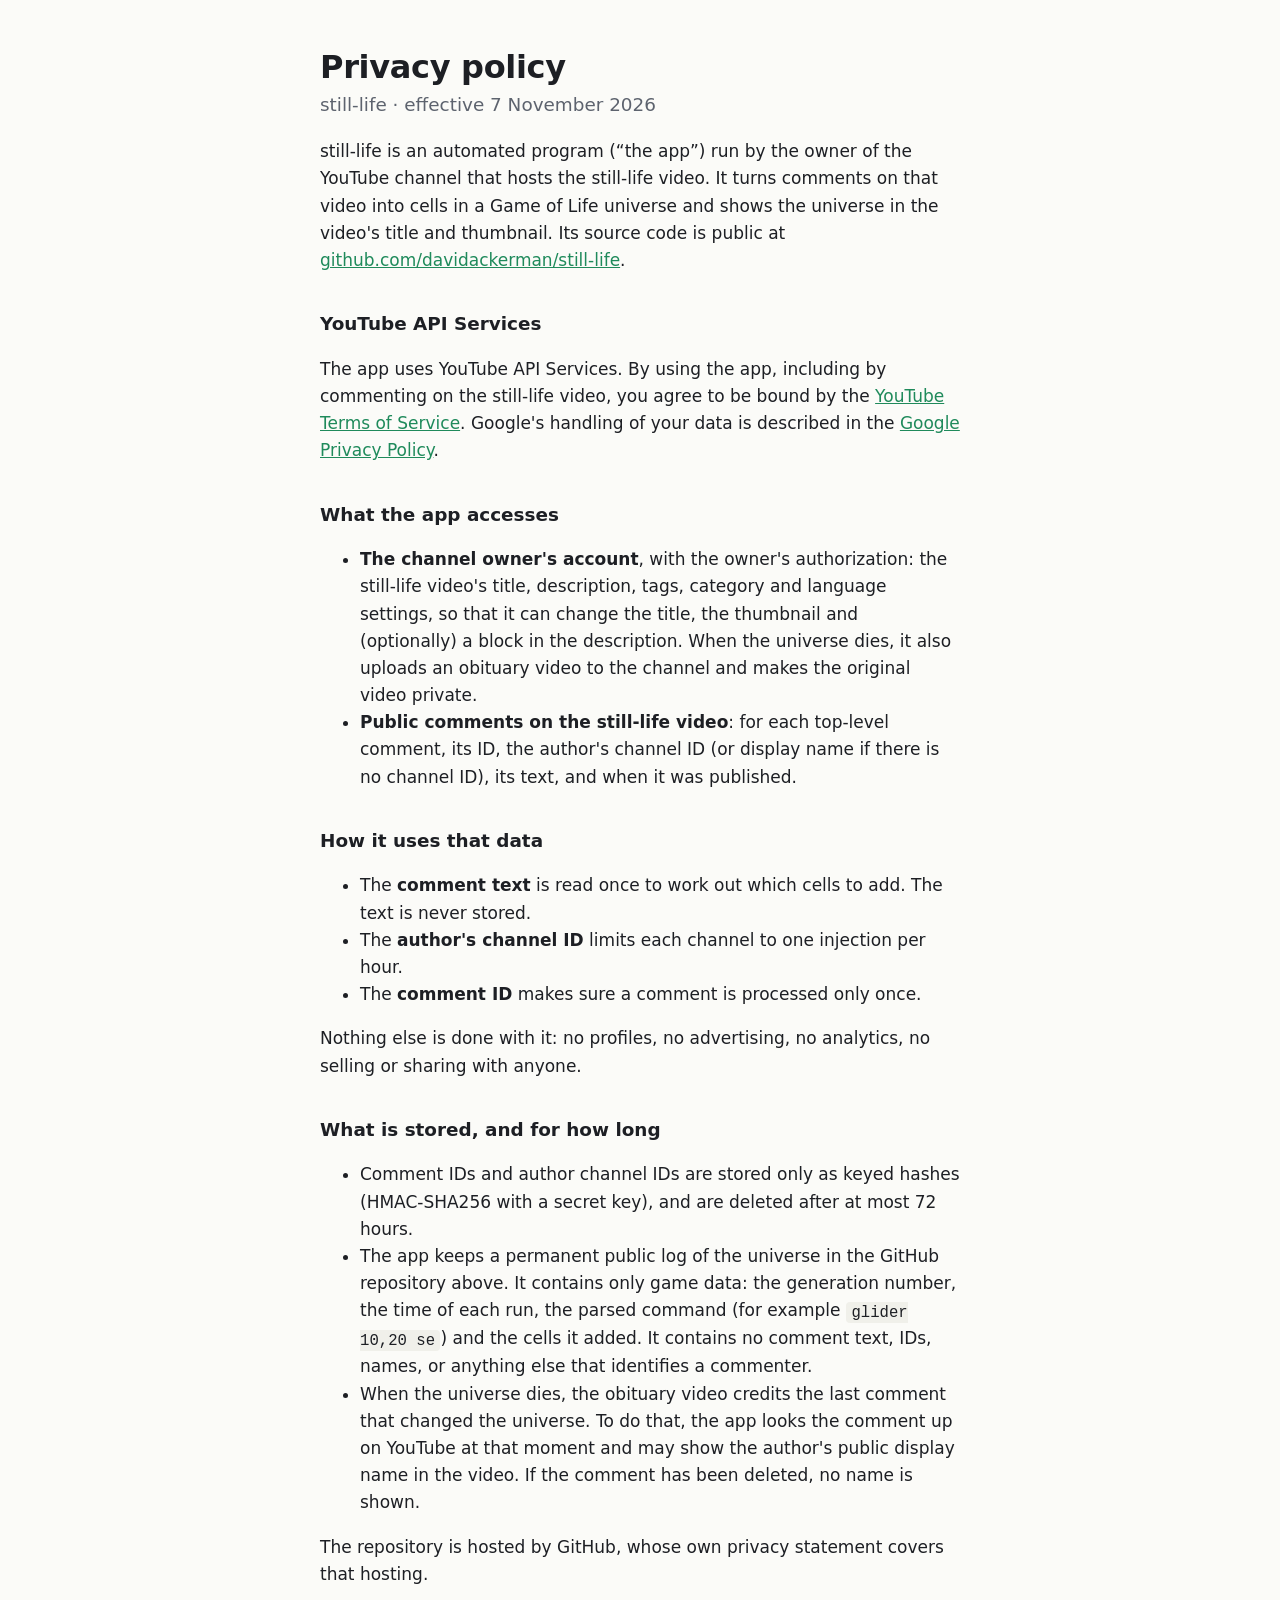
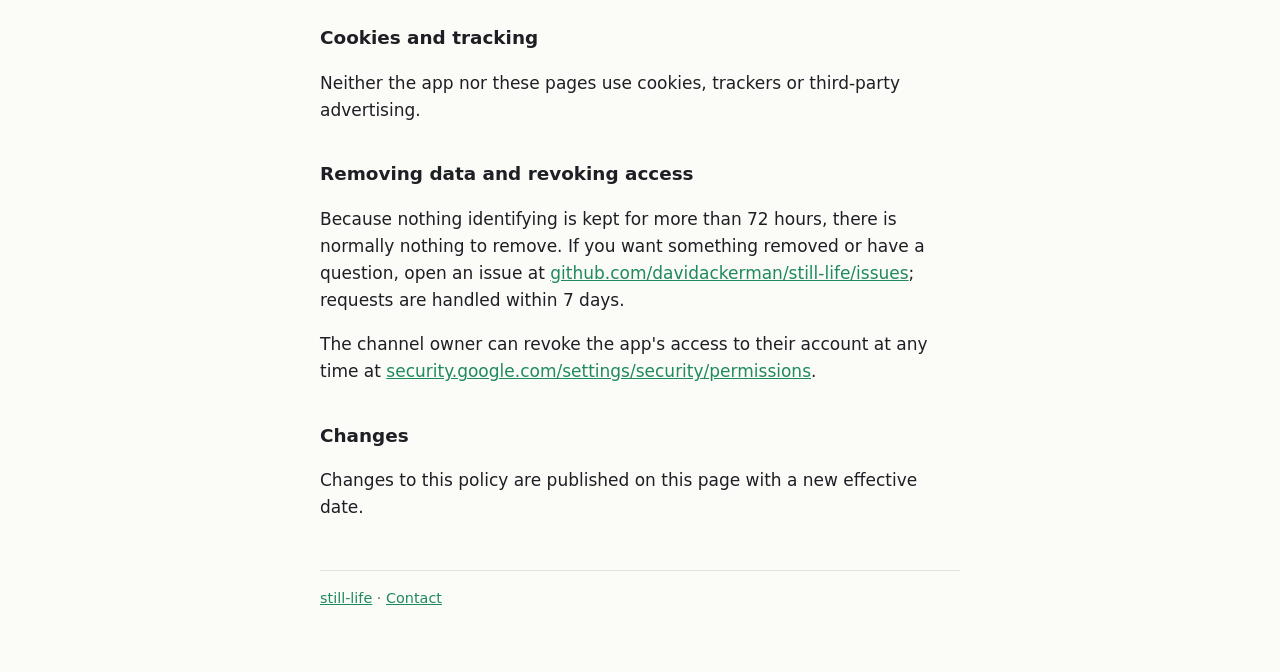
==== docs/privacy.html @ 1d769349 "Step 3: YouTube client, scheduled tick, hash-chained log, replay - youtube.py: comment paging (newes" ====
<!doctype html>
<html lang="en">
<head>
<meta charset="utf-8">
<meta name="viewport" content="width=device-width, initial-scale=1">
<title>still-life privacy policy</title>
<link rel="stylesheet" href="style.css">
</head>
<body>
<main>
<h1>Privacy policy</h1>
<p class="lede">still-life · effective 7 November 2026</p>

<p>still-life is an automated program (“the app”) run by the owner of the YouTube channel that hosts the still-life video. It turns comments on that video into cells in a Game of Life universe and shows the universe in the video's title and thumbnail. Its source code is public at <a href="https://github.com/davidackerman/still-life">github.com/davidackerman/still-life</a>.</p>

<h2>YouTube API Services</h2>
<p>The app uses YouTube API Services. By using the app, including by commenting on the still-life video, you agree to be bound by the <a href="https://www.youtube.com/t/terms">YouTube Terms of Service</a>. Google's handling of your data is described in the <a href="http://www.google.com/policies/privacy">Google Privacy Policy</a>.</p>

<h2>What the app accesses</h2>
<ul>
<li><strong>The channel owner's account</strong>, with the owner's authorization: the still-life video's title, description, tags, category and language settings, so that it can change the title, the thumbnail and (optionally) a block in the description. When the universe dies, it also uploads an obituary video to the channel and makes the original video private.</li>
<li><strong>Public comments on the still-life video</strong>: for each top-level comment, its ID, the author's channel ID (or display name if there is no channel ID), its text, and when it was published.</li>
</ul>

<h2>How it uses that data</h2>
<ul>
<li>The <strong>comment text</strong> is read once to work out which cells to add. The text is never stored.</li>
<li>The <strong>author's channel ID</strong> limits each channel to one injection per hour.</li>
<li>The <strong>comment ID</strong> makes sure a comment is processed only once.</li>
</ul>
<p>Nothing else is done with it: no profiles, no advertising, no analytics, no selling or sharing with anyone.</p>

<h2>What is stored, and for how long</h2>
<ul>
<li>Comment IDs and author channel IDs are stored only as keyed hashes (HMAC-SHA256 with a secret key), and are deleted after at most 72 hours.</li>
<li>The app keeps a permanent public log of the universe in the GitHub repository above. It contains only game data: the generation number, the time of each run, the parsed command (for example <code>glider 10,20 se</code>) and the cells it added. It contains no comment text, IDs, names, or anything else that identifies a commenter.</li>
<li>When the universe dies, the obituary video credits the last comment that changed the universe. To do that, the app looks the comment up on YouTube at that moment and may show the author's public display name in the video. If the comment has been deleted, no name is shown.</li>
</ul>
<p>The repository is hosted by GitHub, whose own privacy statement covers that hosting.</p>

<h2>Cookies and tracking</h2>
<p>Neither the app nor these pages use cookies, trackers or third-party advertising.</p>

<h2>Removing data and revoking access</h2>
<p>Because nothing identifying is kept for more than 72 hours, there is normally nothing to remove. If you want something removed or have a question, open an issue at <a href="https://github.com/davidackerman/still-life/issues">github.com/davidackerman/still-life/issues</a>; requests are handled within 7 days.</p>
<p>The channel owner can revoke the app's access to their account at any time at <a href="https://security.google.com/settings/security/permissions">security.google.com/settings/security/permissions</a>.</p>

<h2>Changes</h2>
<p>Changes to this policy are published on this page with a new effective date.</p>

<footer><a href="index.html">still-life</a> · <a href="https://github.com/davidackerman/still-life/issues">Contact</a></footer>
</main>
</body>
</html>
---- docs/style.css ----
:root { --bg: #fbfbf8; --fg: #1d1f24; --muted: #5d636e; --accent: #1f8a5b; --rule: #e3e3dc; --code: #f0f0ea; }
@media (prefers-color-scheme: dark) {
  :root { --bg: #0d0f13; --fg: #e8e9ec; --muted: #9aa0ab; --accent: #78e6a0; --rule: #23262d; --code: #181b21; }
}
* { box-sizing: border-box; }
body { margin: 0; background: var(--bg); color: var(--fg); font: 17px/1.6 system-ui, -apple-system, "Segoe UI", sans-serif; }
main { max-width: 42rem; margin: 0 auto; padding: 3rem 1rem 4rem; }
h1 { font-size: 2rem; line-height: 1.2; margin: 0 0 .25rem; letter-spacing: -.01em; }
h2 { font-size: 1.15rem; margin: 2.2rem 0 .5rem; }
p, li { color: var(--fg); }
.lede { font-size: 1.15rem; color: var(--muted); margin-top: 0; }
.pitch { font-style: italic; color: var(--accent); }
a { color: var(--accent); }
code { background: var(--code); padding: .1em .35em; border-radius: 4px; font-size: .92em; }
table { border-collapse: collapse; width: 100%; font-size: .95rem; }
td { border-top: 1px solid var(--rule); padding: .45rem .5rem .45rem 0; vertical-align: top; }
footer { margin-top: 3rem; padding-top: 1rem; border-top: 1px solid var(--rule); color: var(--muted); font-size: .9rem; }
.grid { font-family: ui-monospace, Menlo, monospace; color: var(--accent); letter-spacing: .1em; line-height: 1.1; margin: 0 0 1.5rem; }
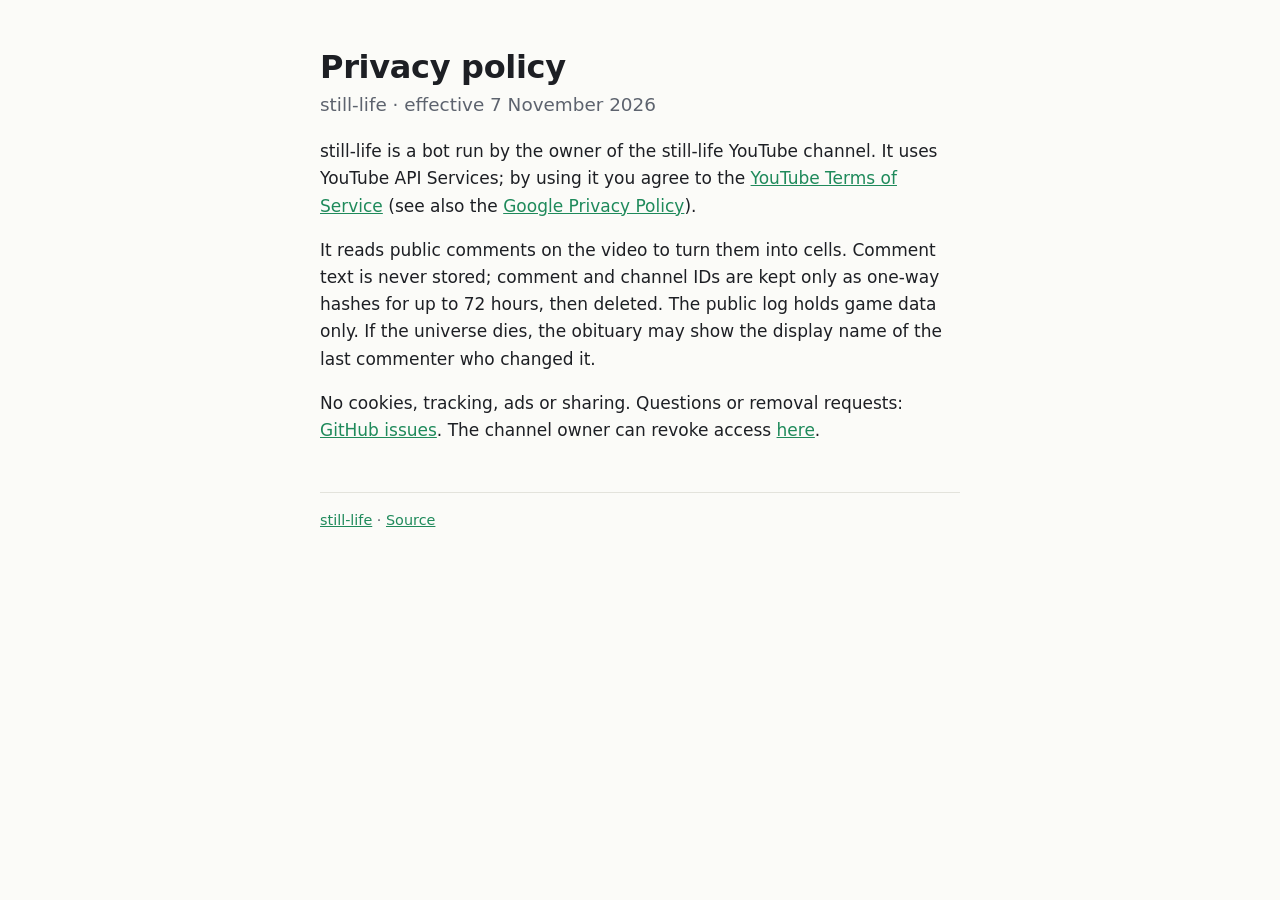
==== commit 73bde768: "Shorten the privacy policy to the essentials Co-Authored-By: Claude Opus 5.5 <noreply@anthropic.com>" ====
--- a/docs/privacy.html
+++ b/docs/privacy.html
@@ -11,44 +11,13 @@
 <h1>Privacy policy</h1>
 <p class="lede">still-life · effective 7 November 2026</p>
 
-<p>still-life is an automated program (“the app”) run by the owner of the YouTube channel that hosts the still-life video. It turns comments on that video into cells in a Game of Life universe and shows the universe in the video's title and thumbnail. Its source code is public at <a href="https://github.com/davidackerman/still-life">github.com/davidackerman/still-life</a>.</p>
+<p>still-life is a bot run by the owner of the still-life YouTube channel. It uses YouTube API Services; by using it you agree to the <a href="https://www.youtube.com/t/terms">YouTube Terms of Service</a> (see also the <a href="http://www.google.com/policies/privacy">Google Privacy Policy</a>).</p>
 
-<h2>YouTube API Services</h2>
-<p>The app uses YouTube API Services. By using the app, including by commenting on the still-life video, you agree to be bound by the <a href="https://www.youtube.com/t/terms">YouTube Terms of Service</a>. Google's handling of your data is described in the <a href="http://www.google.com/policies/privacy">Google Privacy Policy</a>.</p>
+<p>It reads public comments on the video to turn them into cells. Comment text is never stored; comment and channel IDs are kept only as one-way hashes for up to 72 hours, then deleted. The public log holds game data only. If the universe dies, the obituary may show the display name of the last commenter who changed it.</p>
 
-<h2>What the app accesses</h2>
-<ul>
-<li><strong>The channel owner's account</strong>, with the owner's authorization: the still-life video's title, description, tags, category and language settings, so that it can change the title, the thumbnail and (optionally) a block in the description. When the universe dies, it also uploads an obituary video to the channel and makes the original video private.</li>
-<li><strong>Public comments on the still-life video</strong>: for each top-level comment, its ID, the author's channel ID (or display name if there is no channel ID), its text, and when it was published.</li>
-</ul>
+<p>No cookies, tracking, ads or sharing. Questions or removal requests: <a href="https://github.com/davidackerman/still-life/issues">GitHub issues</a>. The channel owner can revoke access <a href="https://security.google.com/settings/security/permissions">here</a>.</p>
 
-<h2>How it uses that data</h2>
-<ul>
-<li>The <strong>comment text</strong> is read once to work out which cells to add. The text is never stored.</li>
-<li>The <strong>author's channel ID</strong> limits each channel to one injection per hour.</li>
-<li>The <strong>comment ID</strong> makes sure a comment is processed only once.</li>
-</ul>
-<p>Nothing else is done with it: no profiles, no advertising, no analytics, no selling or sharing with anyone.</p>
-
-<h2>What is stored, and for how long</h2>
-<ul>
-<li>Comment IDs and author channel IDs are stored only as keyed hashes (HMAC-SHA256 with a secret key), and are deleted after at most 72 hours.</li>
-<li>The app keeps a permanent public log of the universe in the GitHub repository above. It contains only game data: the generation number, the time of each run, the parsed command (for example <code>glider 10,20 se</code>) and the cells it added. It contains no comment text, IDs, names, or anything else that identifies a commenter.</li>
-<li>When the universe dies, the obituary video credits the last comment that changed the universe. To do that, the app looks the comment up on YouTube at that moment and may show the author's public display name in the video. If the comment has been deleted, no name is shown.</li>
-</ul>
-<p>The repository is hosted by GitHub, whose own privacy statement covers that hosting.</p>
-
-<h2>Cookies and tracking</h2>
-<p>Neither the app nor these pages use cookies, trackers or third-party advertising.</p>
-
-<h2>Removing data and revoking access</h2>
-<p>Because nothing identifying is kept for more than 72 hours, there is normally nothing to remove. If you want something removed or have a question, open an issue at <a href="https://github.com/davidackerman/still-life/issues">github.com/davidackerman/still-life/issues</a>; requests are handled within 7 days.</p>
-<p>The channel owner can revoke the app's access to their account at any time at <a href="https://security.google.com/settings/security/permissions">security.google.com/settings/security/permissions</a>.</p>
-
-<h2>Changes</h2>
-<p>Changes to this policy are published on this page with a new effective date.</p>
-
-<footer><a href="index.html">still-life</a> · <a href="https://github.com/davidackerman/still-life/issues">Contact</a></footer>
+<footer><a href="index.html">still-life</a> · <a href="https://github.com/davidackerman/still-life">Source</a></footer>
 </main>
 </body>
 </html>
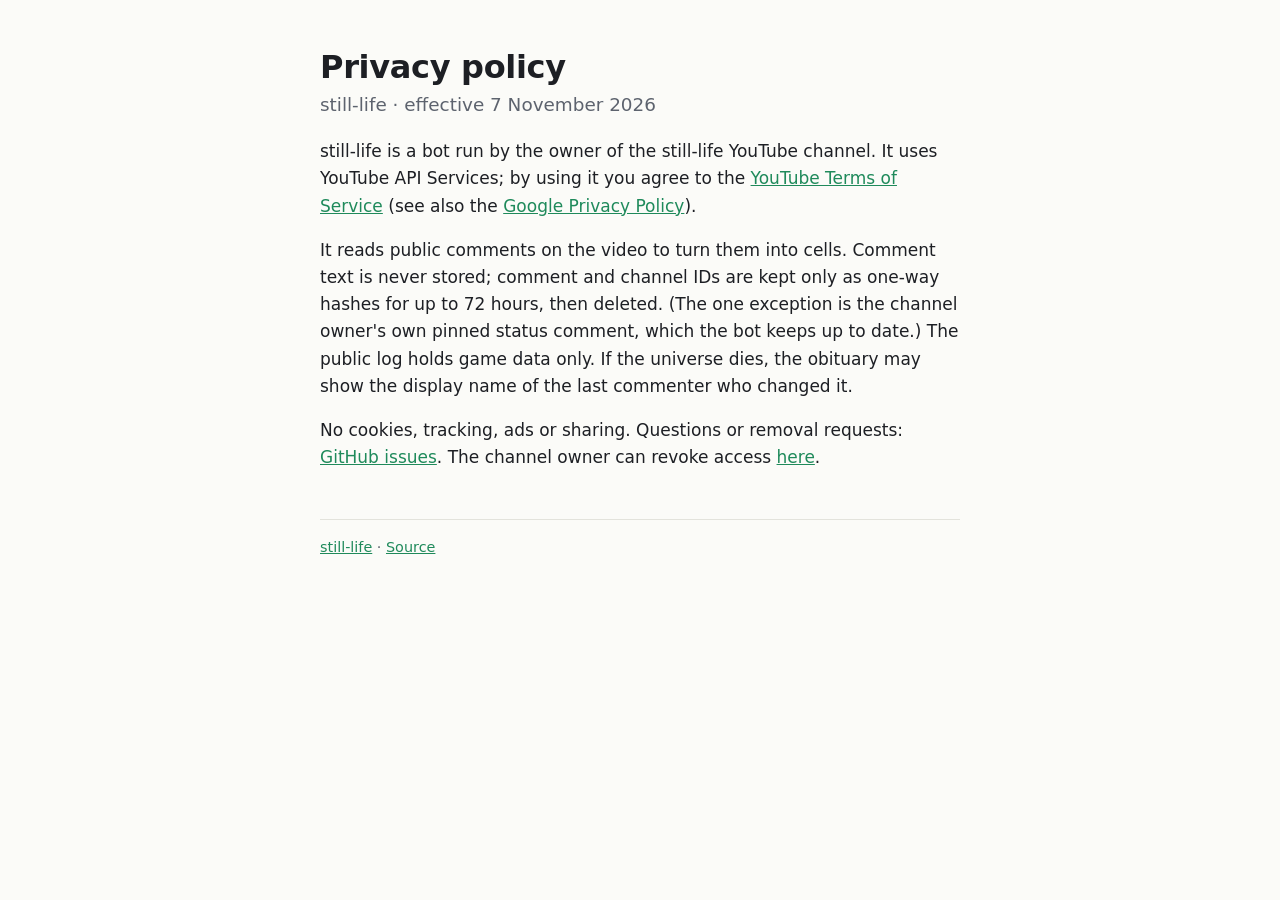
==== commit 9527f173: "Self-updating pinned status comment The owner posts and pins a comment containing "Latest changes to" ====
--- a/docs/privacy.html
+++ b/docs/privacy.html
@@ -13,7 +13,7 @@
 
 <p>still-life is a bot run by the owner of the still-life YouTube channel. It uses YouTube API Services; by using it you agree to the <a href="https://www.youtube.com/t/terms">YouTube Terms of Service</a> (see also the <a href="http://www.google.com/policies/privacy">Google Privacy Policy</a>).</p>
 
-<p>It reads public comments on the video to turn them into cells. Comment text is never stored; comment and channel IDs are kept only as one-way hashes for up to 72 hours, then deleted. The public log holds game data only. If the universe dies, the obituary may show the display name of the last commenter who changed it.</p>
+<p>It reads public comments on the video to turn them into cells. Comment text is never stored; comment and channel IDs are kept only as one-way hashes for up to 72 hours, then deleted. (The one exception is the channel owner's own pinned status comment, which the bot keeps up to date.) The public log holds game data only. If the universe dies, the obituary may show the display name of the last commenter who changed it.</p>
 
 <p>No cookies, tracking, ads or sharing. Questions or removal requests: <a href="https://github.com/davidackerman/still-life/issues">GitHub issues</a>. The channel owner can revoke access <a href="https://security.google.com/settings/security/permissions">here</a>.</p>
 
--- a/docs/style.css
+++ b/docs/style.css
@@ -1,6 +1,8 @@
-:root { --bg: #fbfbf8; --fg: #1d1f24; --muted: #5d636e; --accent: #1f8a5b; --rule: #e3e3dc; --code: #f0f0ea; }
+:root { --bg: #fbfbf8; --fg: #1d1f24; --muted: #5d636e; --accent: #1f8a5b; --rule: #e3e3dc; --code: #f0f0ea;
+        --ALIVE: #1f8a5b; --FLATLINING: #c0392b; --CONTESTED: #a8700a; --DIED: #6b6e78; }
 @media (prefers-color-scheme: dark) {
-  :root { --bg: #0d0f13; --fg: #e8e9ec; --muted: #9aa0ab; --accent: #78e6a0; --rule: #23262d; --code: #181b21; }
+  :root { --bg: #0d0f13; --fg: #e8e9ec; --muted: #9aa0ab; --accent: #78e6a0; --rule: #23262d; --code: #181b21;
+          --ALIVE: #78e6a0; --FLATLINING: #f05a5a; --CONTESTED: #fac850; --DIED: #9a9aa7; }
 }
 * { box-sizing: border-box; }
 body { margin: 0; background: var(--bg); color: var(--fg); font: 17px/1.6 system-ui, -apple-system, "Segoe UI", sans-serif; }
@@ -16,3 +18,36 @@
 td { border-top: 1px solid var(--rule); padding: .45rem .5rem .45rem 0; vertical-align: top; }
 footer { margin-top: 3rem; padding-top: 1rem; border-top: 1px solid var(--rule); color: var(--muted); font-size: .9rem; }
 .grid { font-family: ui-monospace, Menlo, monospace; color: var(--accent); letter-spacing: .1em; line-height: 1.1; margin: 0 0 1.5rem; }
+
+/* live page */
+main.wide { max-width: 68rem; }
+.narrow { max-width: 42rem; margin: 0 auto; }
+.live { margin: 1.5rem 0 2.5rem; }
+.live canvas { display: block; width: 100%; height: auto; border-radius: 8px; background: #0a0c10; }
+.statusbar { display: flex; justify-content: space-between; align-items: baseline; gap: 1rem; margin-bottom: .5rem; }
+.phase { font-weight: 700; font-size: 1.6rem; letter-spacing: .02em; }
+.gen { color: var(--muted); font-variant-numeric: tabular-nums; }
+.meta { display: flex; justify-content: space-between; gap: 1rem; color: var(--muted); font-size: .85rem; margin-top: .4rem; font-variant-numeric: tabular-nums; }
+.forecast { font-size: 1.05rem; margin-top: 1rem; }
+.button { display: inline-block; padding: .6rem 1rem; border-radius: 8px; background: var(--accent); color: var(--bg); text-decoration: none; font-weight: 600; }
+@media (max-width: 40rem) { .meta { flex-direction: column; gap: .1rem; } .phase { font-size: 1.3rem; } }
+
+/* scrubber + history */
+.scrub { display: flex; align-items: center; gap: .6rem; margin-top: .7rem; }
+.track { position: relative; flex: 1; height: 2.2rem; }
+.track input[type=range] { position: absolute; left: 0; right: 0; bottom: 0; width: 100%; margin: 0; accent-color: var(--accent); }
+.marks { position: absolute; left: 8px; right: 8px; top: 0; height: 1rem; }
+.mark { position: absolute; top: 0; width: 6px; height: 1rem; margin-left: -3px; padding: 0; border: 0; border-radius: 2px; cursor: pointer; background: var(--muted); }
+.mark.comment { background: var(--fg); height: .7rem; top: .3rem; }
+.mark.FLATLINING { background: var(--FLATLINING); }
+.mark.CONTESTED { background: var(--CONTESTED); }
+.mark.ALIVE { background: var(--ALIVE); }
+.mark.DIED { background: var(--DIED); }
+.iconbtn, .livebtn { border: 1px solid var(--rule); background: transparent; color: var(--fg); border-radius: 6px; padding: .3rem .6rem; font: inherit; font-size: .85rem; cursor: pointer; min-width: 2.4rem; }
+.livebtn { font-weight: 700; letter-spacing: .04em; color: var(--muted); }
+.livebtn.on { color: var(--FLATLINING); border-color: var(--FLATLINING); }
+.history { margin-top: 1.2rem; }
+.history summary { cursor: pointer; color: var(--muted); }
+.events { margin: .6rem 0 0; padding-left: 1.2rem; max-height: 14rem; overflow-y: auto; font-size: .92rem; }
+.events li { margin: .2rem 0; }
+.events a { color: var(--accent); text-decoration: none; font-variant-numeric: tabular-nums; }
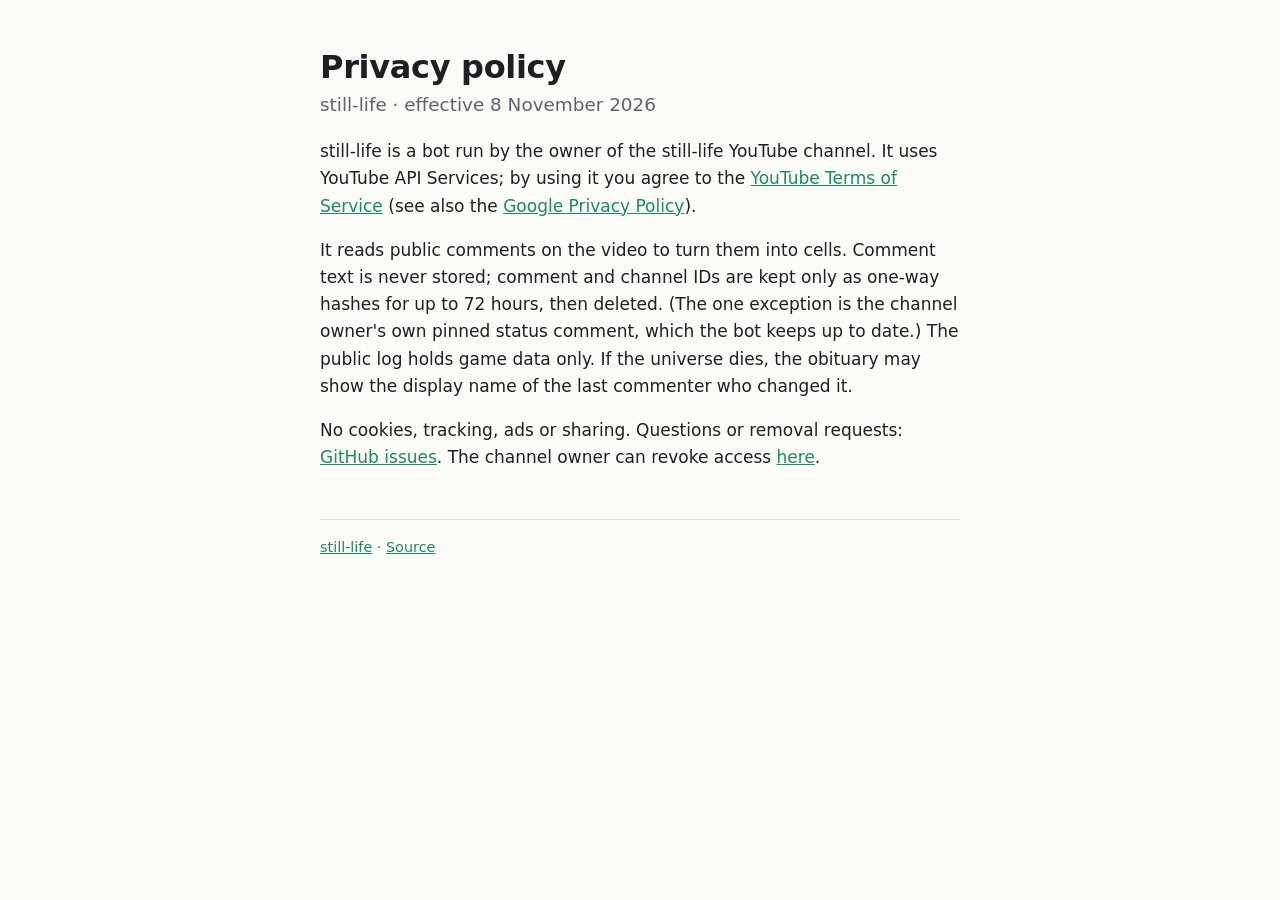
==== commit 5176ce6b: "Privacy policy: new effective date for the pinned-comment note Co-Authored-By: Claude Opus 5.5 <nore" ====
--- a/docs/privacy.html
+++ b/docs/privacy.html
@@ -9,7 +9,7 @@
 <body>
 <main>
 <h1>Privacy policy</h1>
-<p class="lede">still-life · effective 7 November 2026</p>
+<p class="lede">still-life · effective 8 November 2026</p>
 
 <p>still-life is a bot run by the owner of the still-life YouTube channel. It uses YouTube API Services; by using it you agree to the <a href="https://www.youtube.com/t/terms">YouTube Terms of Service</a> (see also the <a href="http://www.google.com/policies/privacy">Google Privacy Policy</a>).</p>
 
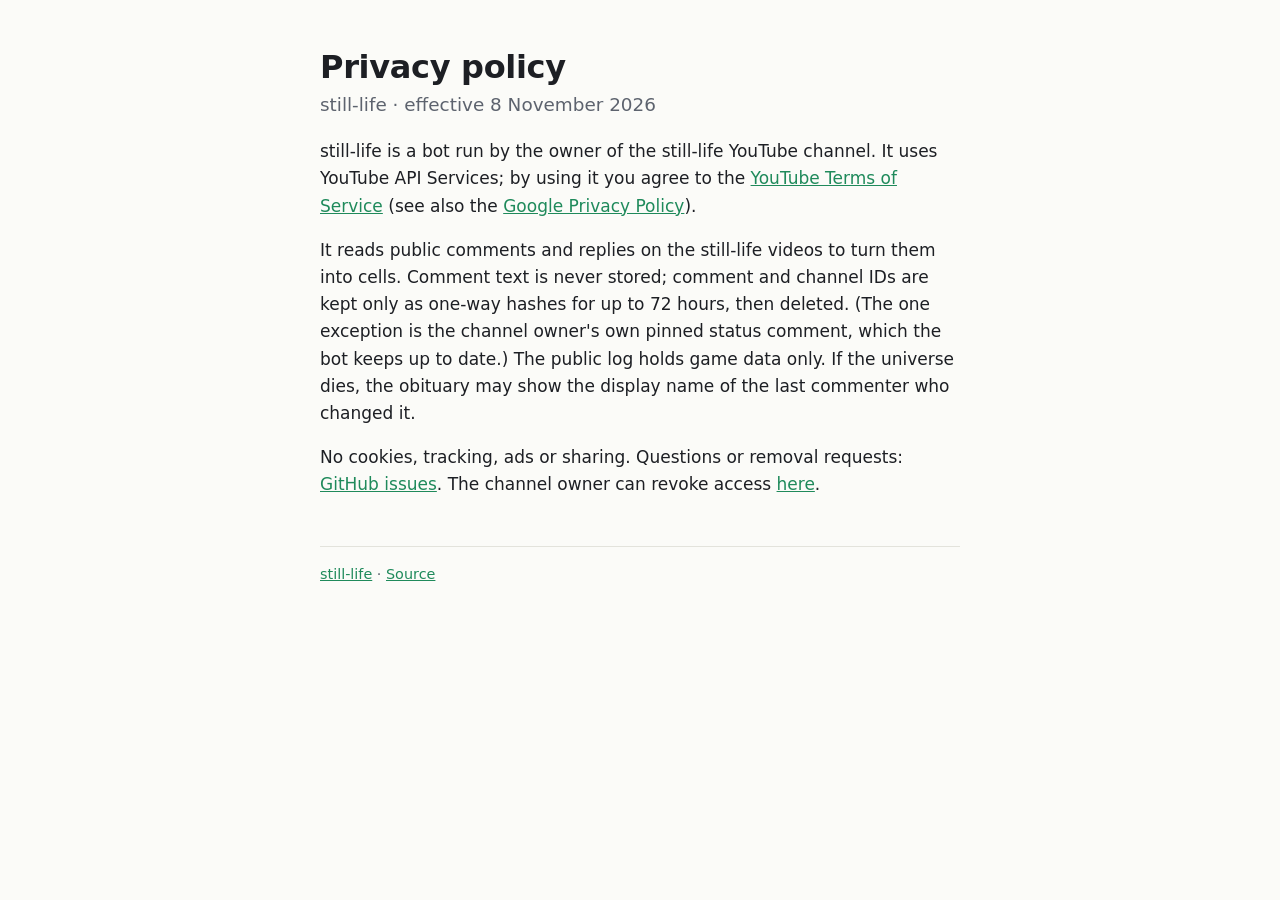
==== commit 225dfb29: "Replies play like comments; comments on extra videos (a Short) feed the same universe - commentThrea" ====
--- a/docs/privacy.html
+++ b/docs/privacy.html
@@ -13,7 +13,7 @@
 
 <p>still-life is a bot run by the owner of the still-life YouTube channel. It uses YouTube API Services; by using it you agree to the <a href="https://www.youtube.com/t/terms">YouTube Terms of Service</a> (see also the <a href="http://www.google.com/policies/privacy">Google Privacy Policy</a>).</p>
 
-<p>It reads public comments on the video to turn them into cells. Comment text is never stored; comment and channel IDs are kept only as one-way hashes for up to 72 hours, then deleted. (The one exception is the channel owner's own pinned status comment, which the bot keeps up to date.) The public log holds game data only. If the universe dies, the obituary may show the display name of the last commenter who changed it.</p>
+<p>It reads public comments and replies on the still-life videos to turn them into cells. Comment text is never stored; comment and channel IDs are kept only as one-way hashes for up to 72 hours, then deleted. (The one exception is the channel owner's own pinned status comment, which the bot keeps up to date.) The public log holds game data only. If the universe dies, the obituary may show the display name of the last commenter who changed it.</p>
 
 <p>No cookies, tracking, ads or sharing. Questions or removal requests: <a href="https://github.com/davidackerman/still-life/issues">GitHub issues</a>. The channel owner can revoke access <a href="https://security.google.com/settings/security/permissions">here</a>.</p>
 
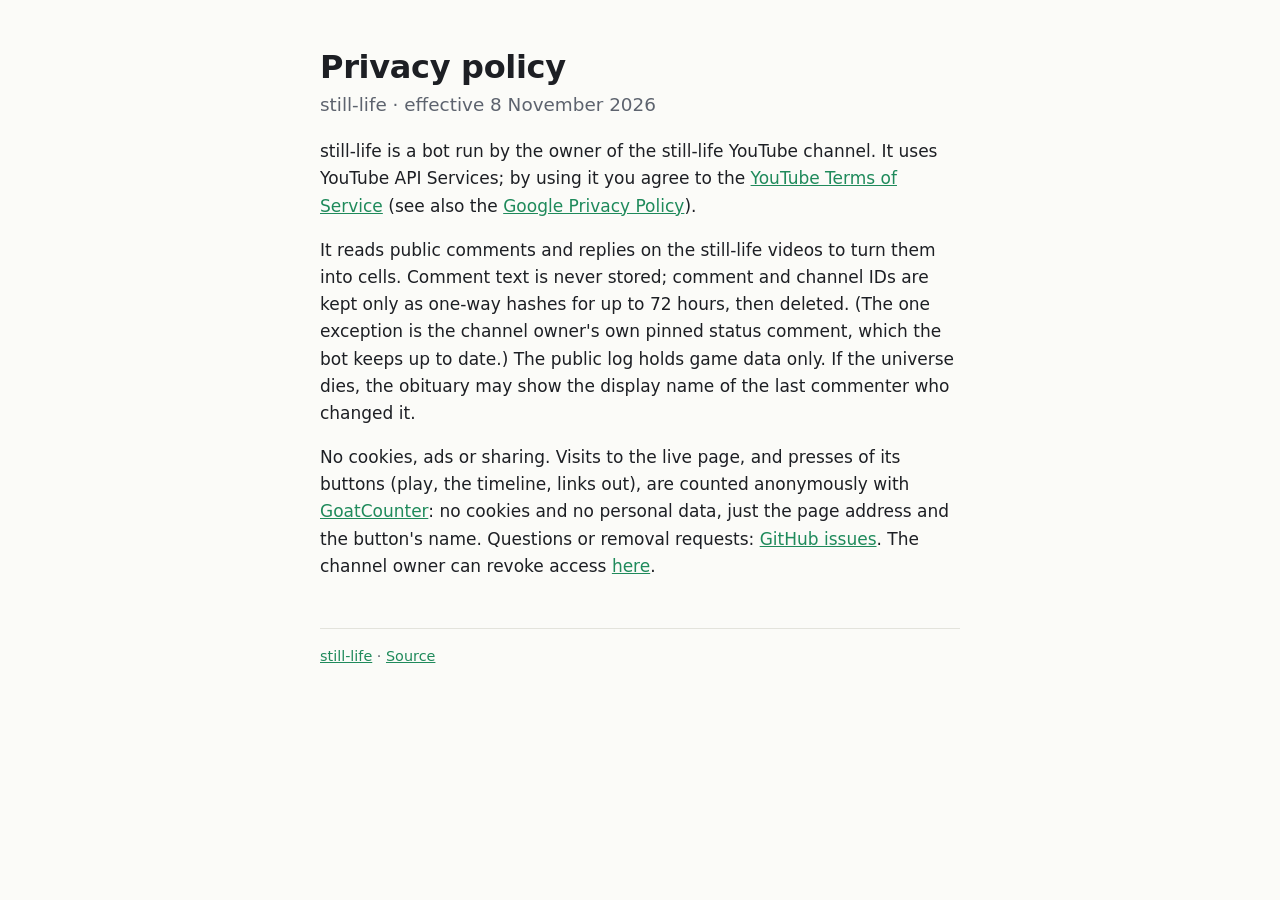
==== commit 31a017d4: "Live page: anonymous visit and button counting with GoatCounter Shared site davidackerman.goatcounte" ====
--- a/docs/privacy.html
+++ b/docs/privacy.html
@@ -15,7 +15,7 @@
 
 <p>It reads public comments and replies on the still-life videos to turn them into cells. Comment text is never stored; comment and channel IDs are kept only as one-way hashes for up to 72 hours, then deleted. (The one exception is the channel owner's own pinned status comment, which the bot keeps up to date.) The public log holds game data only. If the universe dies, the obituary may show the display name of the last commenter who changed it.</p>
 
-<p>No cookies, tracking, ads or sharing. Questions or removal requests: <a href="https://github.com/davidackerman/still-life/issues">GitHub issues</a>. The channel owner can revoke access <a href="https://security.google.com/settings/security/permissions">here</a>.</p>
+<p>No cookies, ads or sharing. Visits to the live page, and presses of its buttons (play, the timeline, links out), are counted anonymously with <a href="https://www.goatcounter.com/help/privacy">GoatCounter</a>: no cookies and no personal data, just the page address and the button's name. Questions or removal requests: <a href="https://github.com/davidackerman/still-life/issues">GitHub issues</a>. The channel owner can revoke access <a href="https://security.google.com/settings/security/permissions">here</a>.</p>
 
 <footer><a href="index.html">still-life</a> · <a href="https://github.com/davidackerman/still-life">Source</a></footer>
 </main>
--- a/docs/style.css
+++ b/docs/style.css
@@ -24,6 +24,12 @@
 .narrow { max-width: 42rem; margin: 0 auto; }
 .live { margin: 1.5rem 0 2.5rem; }
 .live canvas { display: block; width: 100%; height: auto; border-radius: 8px; background: #0a0c10; }
+.boardwrap { position: relative; }
+.tags { position: absolute; inset: 0; pointer-events: none; overflow: hidden; border-radius: 8px; }
+.tag { position: absolute; transform: translate(-50%, .35rem); white-space: nowrap; background: #ffffff; color: #0a0c10;
+       font: 600 .78rem/1.2 system-ui, -apple-system, "Segoe UI", sans-serif; padding: .15rem .45rem; border-radius: 6px;
+       box-shadow: 0 1px 4px rgba(0,0,0,.5); }
+.tag.above { transform: translate(-50%, calc(-100% - .35rem)); }
 .statusbar { display: flex; justify-content: space-between; align-items: baseline; gap: 1rem; margin-bottom: .5rem; }
 .phase { font-weight: 700; font-size: 1.6rem; letter-spacing: .02em; }
 .gen { color: var(--muted); font-variant-numeric: tabular-nums; }
@@ -37,8 +43,12 @@
 .track { position: relative; flex: 1; height: 2.2rem; }
 .track input[type=range] { position: absolute; left: 0; right: 0; bottom: 0; width: 100%; margin: 0; accent-color: var(--accent); }
 .marks { position: absolute; left: 8px; right: 8px; top: 0; height: 1rem; }
+.flag { position: absolute; top: -.55rem; transform: translateX(-50%); padding: 0; border: 0; background: none; cursor: pointer;
+        font-size: .85rem; line-height: 1; filter: drop-shadow(0 1px 1px rgba(0,0,0,.25)); }
 .mark { position: absolute; top: 0; width: 6px; height: 1rem; margin-left: -3px; padding: 0; border: 0; border-radius: 2px; cursor: pointer; background: var(--muted); }
-.mark.comment { background: var(--fg); height: .7rem; top: .3rem; }
+.mark.comment { background: var(--muted); top: auto; bottom: 0; width: 5px; margin-left: -2.5px; border-radius: 1px; opacity: .85; }
+.mark.comment.better { background: var(--ALIVE); }
+.mark.comment.worse { background: var(--FLATLINING); }
 .mark.FLATLINING { background: var(--FLATLINING); }
 .mark.CONTESTED { background: var(--CONTESTED); }
 .mark.ALIVE { background: var(--ALIVE); }
@@ -48,6 +58,42 @@
 .livebtn.on { color: var(--FLATLINING); border-color: var(--FLATLINING); }
 .history { margin-top: 1.2rem; }
 .history summary { cursor: pointer; color: var(--muted); }
-.events { margin: .6rem 0 0; padding-left: 1.2rem; max-height: 14rem; overflow-y: auto; font-size: .92rem; }
-.events li { margin: .2rem 0; }
+.events { list-style: none; margin: .6rem 0 0; padding: 0 .2rem; max-height: 16rem; overflow-y: auto; font-size: .92rem; }
+.events li { margin: .25rem 0; padding-left: 1rem; text-indent: -1rem; }
+.events details { display: inline; }
+.events details summary { display: inline; cursor: pointer; color: var(--fg); text-decoration: underline dotted; }
+.events details ul { list-style: none; margin: .2rem 0 .4rem 1rem; padding: 0; text-indent: 0; color: var(--muted); }
 .events a { color: var(--accent); text-decoration: none; font-variant-numeric: tabular-nums; }
+.toplinks { margin: -.6rem 0 1rem; font-size: .92rem; color: var(--muted); }
+.toplinks a { color: var(--accent); text-decoration: none; font-weight: 600; }
+.toplinks a:hover { text-decoration: underline; }
+.tag .eff { font-weight: 700; }
+.tag .eff.worse { color: #c0392b; }
+.tag .eff.better { color: #1f8a5b; }
+.tag .eff.gone { color: #6b6e78; font-weight: 600; }
+.tag.below { transform: translate(-50%, .35rem); }
+
+/* legend under the board */
+.legend { display: flex; flex-wrap: wrap; gap: .3rem .8rem; margin-top: .5rem; font-size: .76rem; color: var(--muted); line-height: 1.3; }
+.legend .sep { margin-left: .4rem; }
+.legend > span { display: inline-flex; align-items: center; white-space: nowrap; }
+@media (max-width: 40rem) { .legend > span { white-space: normal; } }
+.sw { display: inline-block; flex: none; width: .85rem; height: .85rem; margin-right: .3rem; border-radius: 3px; position: relative; }
+.sw.dark { background: #0a0c10; }
+.sw .cell { position: absolute; inset: .17rem; background: #ffffff; border-radius: 1px; }
+.sw .cell.killed { background: transparent; border: 1.5px solid rgb(240, 90, 90); }
+.sw.dashed { outline: 1.5px dashed #ffffff; outline-offset: -4px; }
+.sw.bars { display: inline-flex; align-items: flex-end; gap: 2px; width: auto; }
+.sw.bars b { display: block; width: 4px; background: var(--muted); border-radius: 1px; }
+.sw.bars b:nth-child(1) { height: 40%; background: var(--ALIVE); }
+.sw.bars b:nth-child(2) { height: 100%; background: var(--FLATLINING); }
+.sw.bars b:nth-child(3) { height: 60%; }
+.sw.tick { width: 4px; height: .8rem; margin: 0 .25rem 0 0; border-radius: 2px; }
+.sw.tick.FLATLINING { background: var(--FLATLINING); }
+.sw.tick.ALIVE { background: var(--ALIVE); }
+.sw.tick.CONTESTED { background: var(--CONTESTED); }
+.sw.tick.DIED { background: var(--DIED); }
+.legend .eff-demo { font-weight: 600; color: var(--fg); }
+.legend .better { color: var(--ALIVE); font-weight: 600; }
+.legend .worse { color: var(--FLATLINING); font-weight: 600; }
+.statsnote { font-size: .8rem; color: var(--muted); margin-top: 2rem; }
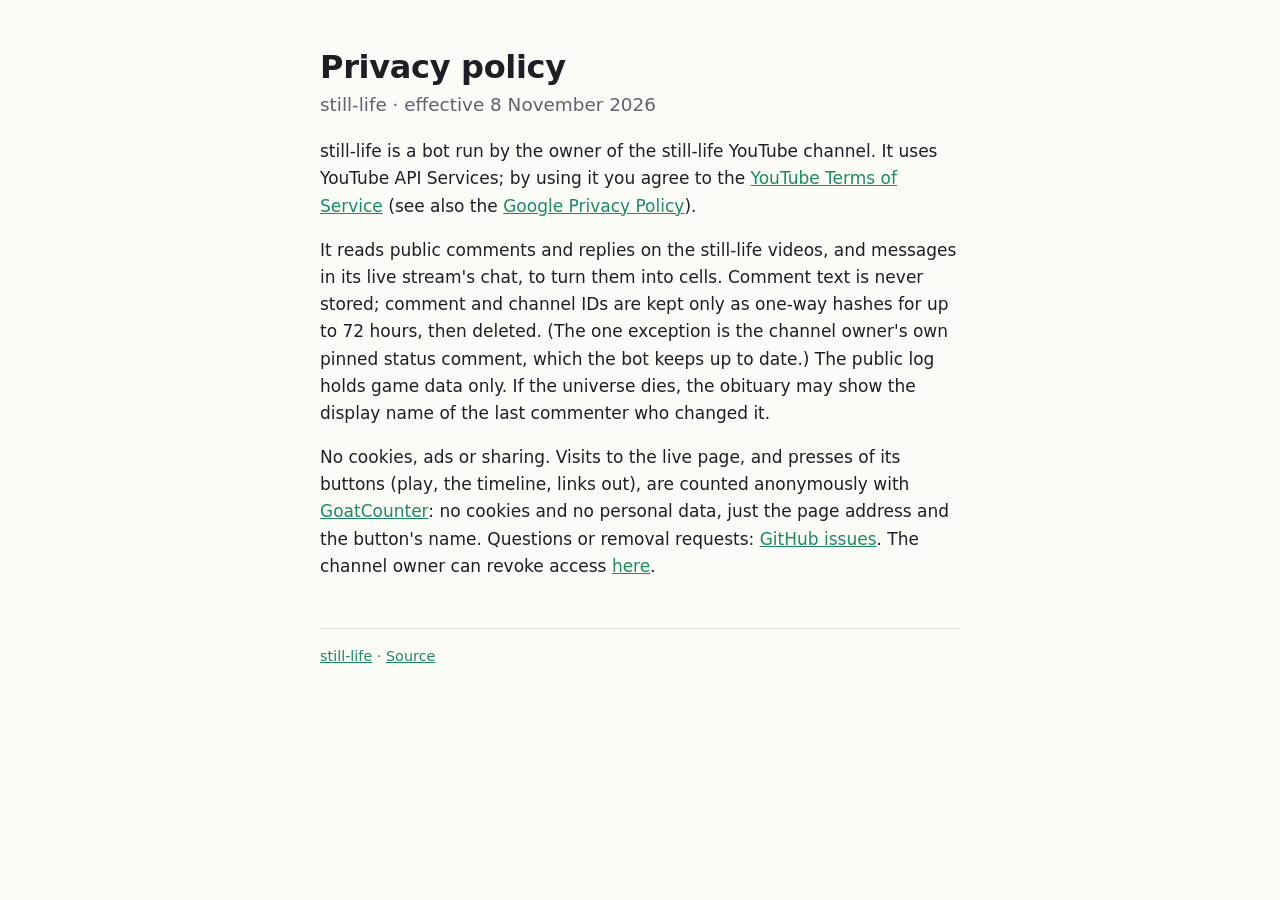
==== commit e5c71da3: "Docs: colors, and the live chat as a place to play README and the live page list the colors as a mov" ====
--- a/docs/privacy.html
+++ b/docs/privacy.html
@@ -13,7 +13,7 @@
 
 <p>still-life is a bot run by the owner of the still-life YouTube channel. It uses YouTube API Services; by using it you agree to the <a href="https://www.youtube.com/t/terms">YouTube Terms of Service</a> (see also the <a href="http://www.google.com/policies/privacy">Google Privacy Policy</a>).</p>
 
-<p>It reads public comments and replies on the still-life videos to turn them into cells. Comment text is never stored; comment and channel IDs are kept only as one-way hashes for up to 72 hours, then deleted. (The one exception is the channel owner's own pinned status comment, which the bot keeps up to date.) The public log holds game data only. If the universe dies, the obituary may show the display name of the last commenter who changed it.</p>
+<p>It reads public comments and replies on the still-life videos, and messages in its live stream's chat, to turn them into cells. Comment text is never stored; comment and channel IDs are kept only as one-way hashes for up to 72 hours, then deleted. (The one exception is the channel owner's own pinned status comment, which the bot keeps up to date.) The public log holds game data only. If the universe dies, the obituary may show the display name of the last commenter who changed it.</p>
 
 <p>No cookies, ads or sharing. Visits to the live page, and presses of its buttons (play, the timeline, links out), are counted anonymously with <a href="https://www.goatcounter.com/help/privacy">GoatCounter</a>: no cookies and no personal data, just the page address and the button's name. Questions or removal requests: <a href="https://github.com/davidackerman/still-life/issues">GitHub issues</a>. The channel owner can revoke access <a href="https://security.google.com/settings/security/permissions">here</a>.</p>
 
--- a/docs/style.css
+++ b/docs/style.css
@@ -39,10 +39,12 @@
 @media (max-width: 40rem) { .meta { flex-direction: column; gap: .1rem; } .phase { font-size: 1.3rem; } }
 
 /* scrubber + history */
-.scrub { display: flex; align-items: center; gap: .6rem; margin-top: .7rem; }
-.track { position: relative; flex: 1; height: 2.2rem; }
+.scrub { display: flex; align-items: flex-end; gap: .6rem; margin-top: .7rem; }
+.track { position: relative; flex: 1; height: 7rem; }
+.live canvas.lifeline { position: absolute; left: 8px; top: 1.1rem; width: calc(100% - 16px); height: 3.4rem; background: none; border-radius: 0; cursor: pointer; }
+.lifelabel { position: absolute; left: 8px; top: 0; font-size: .72rem; line-height: 1rem; color: var(--muted); }
 .track input[type=range] { position: absolute; left: 0; right: 0; bottom: 0; width: 100%; margin: 0; accent-color: var(--accent); }
-.marks { position: absolute; left: 8px; right: 8px; top: 0; height: 1rem; }
+.marks { position: absolute; left: 8px; right: 8px; top: 4.6rem; height: 1rem; }
 .flag { position: absolute; top: -.55rem; transform: translateX(-50%); padding: 0; border: 0; background: none; cursor: pointer;
         font-size: .85rem; line-height: 1; filter: drop-shadow(0 1px 1px rgba(0,0,0,.25)); }
 .mark { position: absolute; top: 0; width: 6px; height: 1rem; margin-left: -3px; padding: 0; border: 0; border-radius: 2px; cursor: pointer; background: var(--muted); }
@@ -97,3 +99,16 @@
 .legend .better { color: var(--ALIVE); font-weight: 600; }
 .legend .worse { color: var(--FLATLINING); font-weight: 600; }
 .statsnote { font-size: .8rem; color: var(--muted); margin-top: 2rem; }
+.tally { font-size: .95rem; margin: 1rem 0 0; }
+.tally .better { color: var(--ALIVE); font-weight: 600; }
+.tally .worse { color: var(--FLATLINING); font-weight: 600; }
+
+/* the big time-left readout, and the sound button on the board */
+.status { display: inline-flex; align-items: baseline; gap: .7rem; flex-wrap: wrap; }
+.left { font-weight: 700; font-size: 1.6rem; font-variant-numeric: tabular-nums; }
+@media (max-width: 40rem) { .left { font-size: 1.3rem; } }
+.soundbtn { position: absolute; top: .6rem; right: .6rem; z-index: 2; border: 1px solid rgba(255,255,255,.4); background: rgba(10,12,16,.8);
+            color: #fff; border-radius: 999px; padding: .3rem .8rem; font: 600 .85rem/1.2 system-ui, -apple-system, "Segoe UI", sans-serif; cursor: pointer; }
+.soundbtn:hover { border-color: #fff; }
+.soundbtn[aria-pressed="true"] { border-color: rgba(120,230,160,.7); }
+.checked { color: var(--muted); font-size: .95rem; margin: .5rem 0 0; }
